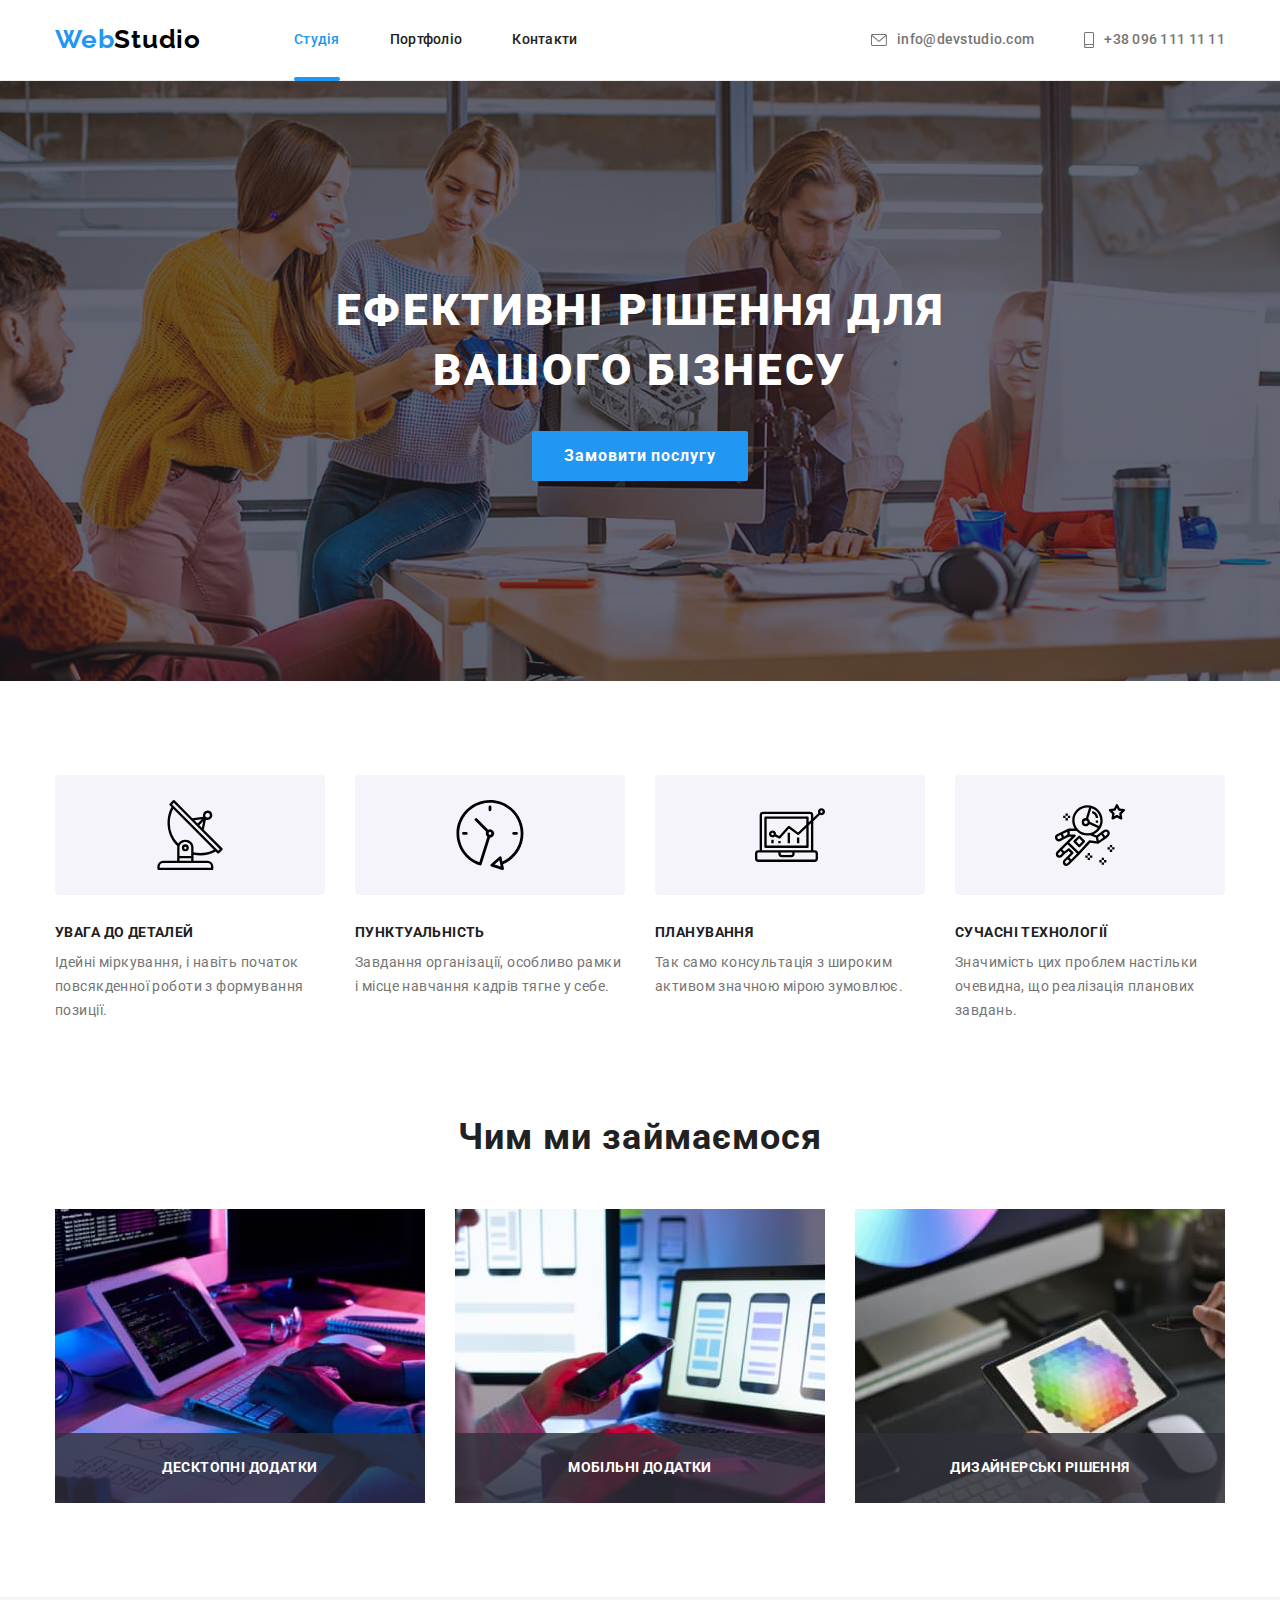
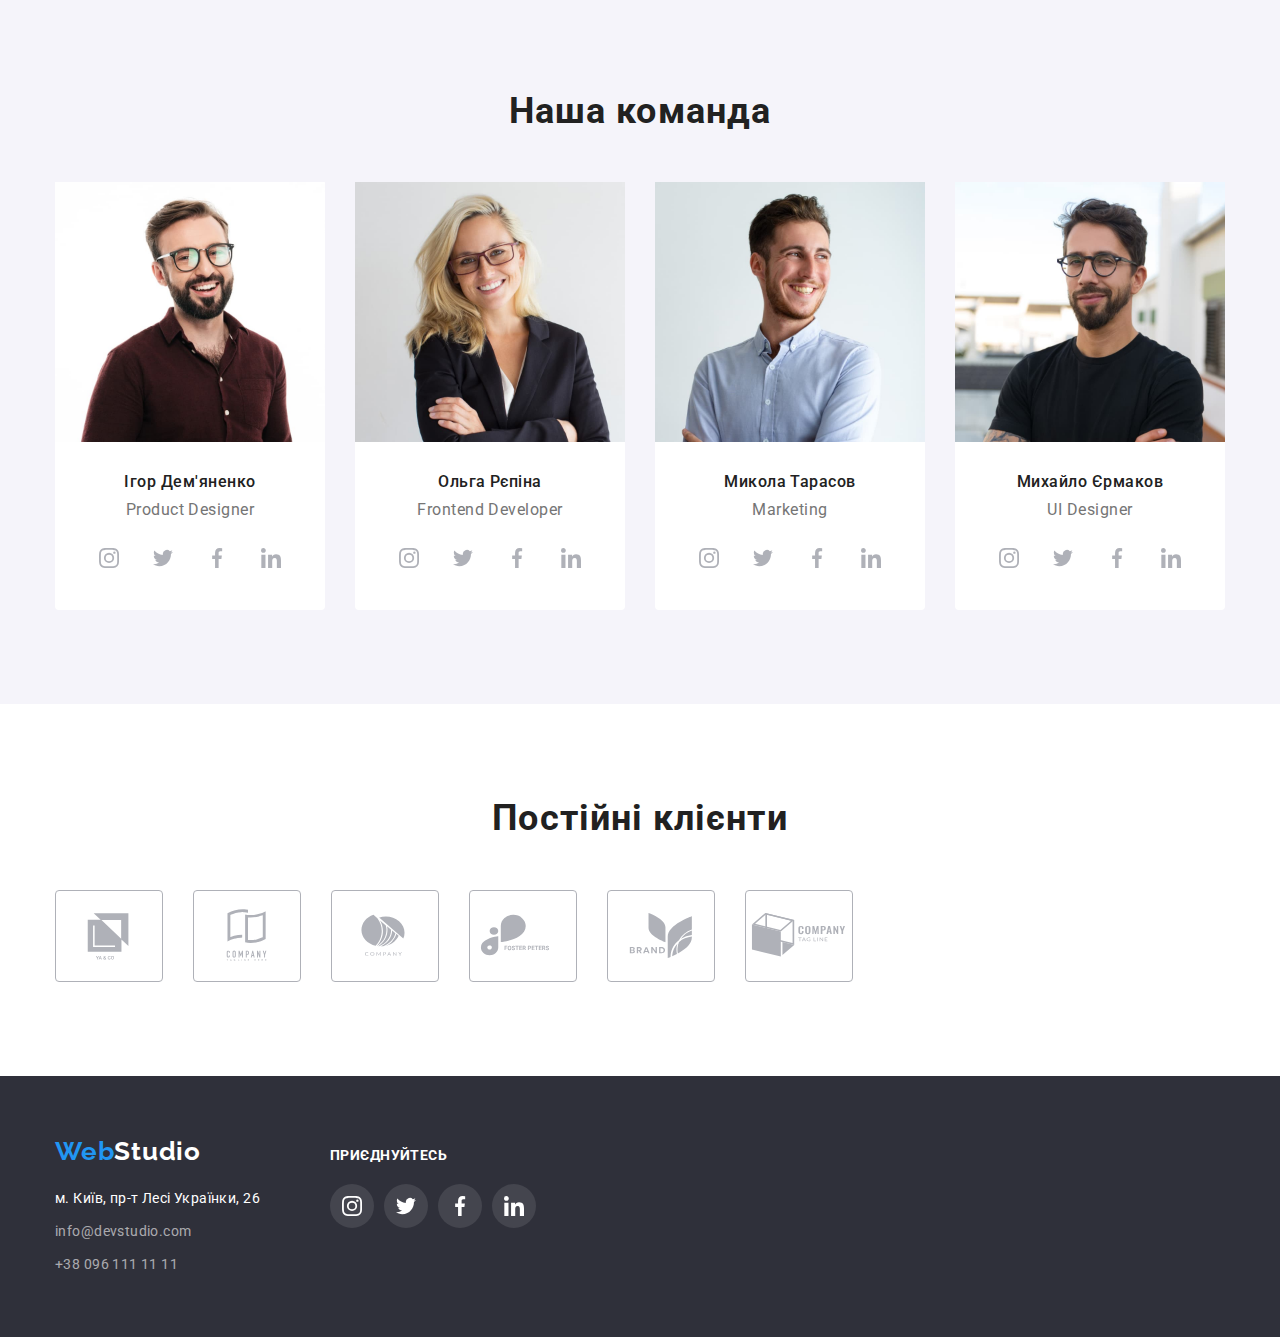
==== index.html @ ea7458da "Added_new" ====
<!DOCTYPE html>
<html lang="uk">
<head>
    <meta charset="UTF-8">
    <meta http-equiv="X-UA-Compatible" content="IE=edge">
    <meta name="viewport" content="width=device-width, initial-scale=1.0">
    <title>Document</title>
    <link rel="stylesheet" href="https://cdnjs.cloudflare.com/ajax/libs/modern-normalize/1.1.0/modern-normalize.min.css">
    <link rel="stylesheet" href="./css/styles.css">
    <link 
        href="https://fonts.googleapis.com/css2?family=Raleway:wght@700&family=Roboto:wght@400;500;700;900&display=swap"
        rel="stylesheet"
    />
    
</head>
<body class="page">
    <!-- Header -->
    <header class="header">
        <div class="container header-box">
            <nav class="nav-header">
                <a href="index.html" class="logo">Web<span class="logo-header">Studio</span></a>
                <ul class="site-nav">
                    <li><a href="/" class="site-nav-link current">Студія</a></li>
                    <li><a href="portfolio.html" class="site-nav-link">Портфоліо</a></li>
                    <li><a href="#footer" class="site-nav-link">Контакти</a></li>
                </ul>
            </nav>
            <ul class="auth-nav">
                <li><a href="mailto:info@devstudio.com" class="auth-nav-link">
                    <svg class="address-icon" width="16" height="12">
                        <use href="./images/icons.svg#icon-mail"></use>
                    </svg>
                    info@devstudio.com</a></li>
                <li><a href="tel:+380961111111" class="auth-nav-link">
                        <svg class="address-icon" width="10" height="16">
                            <use href="./images/icons.svg#icon-smartphone"></use>
                        </svg>
                    +38 096 111 11 11</a></li>
            </ul>
        </div>
    </header>
    <!-- Main -->
    <main>
        <!-- Hero -->
        <section class="hero">
            <div class="container">
                <h1 class="hero-title">ЕФЕКТИВНІ РІШЕННЯ ДЛЯ <br />ВАШОГО БІЗНЕСУ</h1>
                <button type="button" class="button" data-modal-open>Замовити послугу</button>
                <div class="backdrop is-hidden" data-modal>
                    <div class="modal-window">
                        <button class="modal-button" data-modal-close>
                            <svg class="close-icon" width="11" height="11">
                                <use href="./images/icons.svg#icon-close-black"></use>
                            </svg>
                        </button>
                    </div>
                </div>
            </div>
        </section>
        <!-- Advantage -->
        <section class="section">
            <div class="container">
                <h2 class="section-title visually-hidden">Наші переваги</h2>
                <ul class="features-list">
                    <li class="features-item">
                        <div class="features-image">
                            <svg class="features-icon" width="70" height="70">
                                <use href="./images/icons.svg#icon-antenna"></use>
                            </svg>
                        </div>
                        <h3 class="features">УВАГА ДО ДЕТАЛЕЙ</h3>
                        <p class="description-features">Ідейні міркування, і навіть початок повсякденної роботи з формування позиції.
                        </p>
                    </li>
                    <li class="features-item">
                        <div class="features-image">
                            <svg class="features-icon" width="70" height="70">
                                <use href="./images/icons.svg#icon-clock"></use>
                            </svg>
                        </div>
                        <h3 class="features">ПУНКТУАЛЬНІСТЬ</h3>
                        <p class="description-features">Завдання організації, особливо рамки і місце навчання кадрів тягне у себе.</p>
                    </li>
                    <li class="features-item">
                        <div class="features-image">
                            <svg class="features-icon" width="70" height="70">
                                <use href="./images/icons.svg#icon-diagram"></use>
                            </svg>
                        </div>
                        <h3 class="features">ПЛАНУВАННЯ</h3>
                        <p class="description-features">Так само консультація з широким активом значною мірою зумовлює.</p>
                    </li>
                    <li class="features-item">
                        <div class="features-image">
                            <svg class="features-icon" width="70" height="70">
                                <use href="./images/icons.svg#icon-astronaut"></use>
                            </svg>
                        </div>
                        <h3 class="features">СУЧАСНІ ТЕХНОЛОГІЇ</h3>
                        <p class="description-features">Значимість цих проблем настільки очевидна, що реалізація планових завдань.</p>
                    </li>
                </ul>
            </div>           
        </section>
        <!-- What we do -->
        <section class="section work-type">
            <div class="container">
                <h2 class="section-title">Чим ми займаємося</h2>
                <ul class="work-type-list">
                    <div class="work-thumb">
                        <li class="work-type-photo"><img src="./images/box_1.jpg" alt="Програмування сайтів" width="370"></li>
                        <div class="work-overlay">
                            <p class="work-description">ДЕСКТОПНІ ДОДАТКИ</p>
                        </div>
                    </div>
                    <div class="work-thumb">
                        <li class="work-type-photo"><img src="./images/box_2.jpg" alt="Дизайн мобільних додатків" width="370"></li>
                        <div class="work-overlay">
                            <p class="work-description">МОБІЛЬНІ ДОДАТКИ</p>
                        </div>
                    </div>
                    <div class="work-thumb">
                        <li class="work-type-photo"><img src="./images/box_3.jpg" alt="Підбір кольорової палітри" width="370"></li>
                        <div class="work-overlay">
                            <p class="work-description">ДИЗАЙНЕРСЬКІ РІШЕННЯ</p>
                        </div>
                    </div>                                                           
                </ul>
            </div>
        </section>
        <!-- Our Team -->
        <section class="section section-team">
            <div class="container">
                <h2 class="section-title">Наша команда</h2>
                 <ul class="team-units-list">
                     <li class="team">
                     <img src="./images/ihor.jpg" alt="Ігор Дем'яненко" width="270" class="photo">
                     <div class="team-text">
                         <h3 class="name">Ігор Дем'яненко</h3>
                         <p lang="en" class="team-position">Product Designer</p>
                        <ul class="team-social-list">
                            <li class="team-social-item">
                                <a href="#" class="team-social-link">
                                    <svg class="team-social-icon" width="20" height="20">
                                        <use href="./images/icons.svg#icon-instagram"></use>
                                    </svg>
                                </a>
                            </li>
                            <li class="team-social-item">
                                <a href="#" class="team-social-link">
                                    <svg class="team-social-icon" width="20" height="20">
                                        <use href="./images/icons.svg#icon-twitter"></use>
                                    </svg>
                                </a>
                            </li>
                            </li>
                            <li class="team-social-item">
                                <a href="#" class="team-social-link">
                                    <svg class="team-social-icon" width="20" height="20">
                                        <use href="./images/icons.svg#icon-facebook"></use>
                                    </svg>
                                </a>
                            </li>
                            <li class="team-social-item">
                                <a href="#" class="team-social-link">
                                    <svg class="team-social-icon" width="20" height="20">
                                        <use href="./images/icons.svg#icon-linkedin"></use>
                                    </svg>
                                </a>
                            </li>
                            </ul>
                     </div>
                    </li>
                    <li class="team">
                     <img src="./images/olga.jpg" alt="Ольга Рєпіна" width="270" class="photo"> 
                     <div class="team-text">
                         <h3 class="name">Ольга Рєпіна</h3> 
                         <p lang="en" class="team-position">Frontend Developer</p>
                         <ul class="team-social-list">
                            <li class="team-social-item">
                                <a href="#" class="team-social-link">
                                    <svg class="team-social-icon" width="20" height="20">
                                        <use href="./images/icons.svg#icon-instagram"></use>
                                    </svg>
                                </a>
                            </li>
                            <li class="team-social-item">
                                <a href="#" class="team-social-link">
                                    <svg class="team-social-icon" width="20" height="20">
                                        <use href="./images/icons.svg#icon-twitter"></use>
                                    </svg>
                                </a>
                            </li>
                            </li>
                            <li class="team-social-item">
                                <a href="#" class="team-social-link">
                                    <svg class="team-social-icon" width="20" height="20">
                                        <use href="./images/icons.svg#icon-facebook"></use>
                                    </svg>
                                </a>
                            </li>
                            <li class="team-social-item">
                                <a href="#" class="team-social-link">
                                    <svg class="team-social-icon" width="20" height="20">
                                        <use href="./images/icons.svg#icon-linkedin"></use>
                                    </svg>
                                </a>
                            </li>
                         </ul>
                     </div>
                    </li>
                    <li class="team">
                     <img src="./images/mykola.jpg" alt="Микола Тарасов" width="270" class="photo">
                     <div class="team-text">
                         <h3 class="name">Микола Тарасов</h3>
                         <p lang="en" class="team-position">Marketing</p>
                         <ul class="team-social-list">
                            <li class="team-social-item">
                                <a href="#" class="team-social-link">
                                    <svg class="team-social-icon" width="20" height="20">
                                        <use href="./images/icons.svg#icon-instagram"></use>
                                    </svg>
                                </a>
                            </li>
                            <li class="team-social-item">
                                <a href="#" class="team-social-link">
                                    <svg class="team-social-icon" width="20" height="20">
                                        <use href="./images/icons.svg#icon-twitter"></use>
                                    </svg>
                                </a>
                            </li>
                            </li>
                            <li class="team-social-item">
                                <a href="#" class="team-social-link">
                                    <svg class="team-social-icon" width="20" height="20">
                                        <use href="./images/icons.svg#icon-facebook"></use>
                                    </svg>
                                </a>
                            </li>
                            <li class="team-social-item">
                                <a href="#" class="team-social-link">
                                    <svg class="team-social-icon" width="20" height="20">
                                        <use href="./images/icons.svg#icon-linkedin"></use>
                                    </svg>
                                </a>
                            </li>
                         </ul>
                     </div>
                    </li>
                    <li class="team">
                     <img src="./images/mykhailo.jpg" alt="Михайло Єрмаков" width="270" class="photo">
                     <div class="team-text">
                         <h3 class="name">Михайло Єрмаков</h3>
                         <p lang="en" class="team-position">UI Designer</p>
                         <ul class="team-social-list">
                            <li class="team-social-item">
                                <a href="#" class="team-social-link">
                                    <svg class="team-social-icon" width="20" height="20">
                                        <use href="./images/icons.svg#icon-instagram"></use>
                                    </svg>
                                </a>
                            </li>
                            <li class="team-social-item">
                                <a href="#" class="team-social-link">
                                    <svg class="team-social-icon" width="20" height="20">
                                        <use href="./images/icons.svg#icon-twitter"></use>
                                    </svg>
                                </a>
                            </li>
                            </li>
                            <li class="team-social-item">
                                <a href="#" class="team-social-link">
                                    <svg class="team-social-icon" width="20" height="20">
                                        <use href="./images/icons.svg#icon-facebook"></use>
                                    </svg>
                                </a>
                            </li>
                            <li class="team-social-item">
                                <a href="#" class="team-social-link">
                                    <svg class="team-social-icon" width="20" height="20">
                                        <use href="./images/icons.svg#icon-linkedin"></use>
                                    </svg>
                                </a>
                            </li>
                         </ul>
                     </div>
                    </li>
                 </ul>
            </div>
        </section>
        <!-- Clients -->
        <section class="section">
            <div class="container">
                <h2 class="section-title">Постійні клієнти</h2>
                <ul class="clients-list">
                    <li class="clients-logo">
                        <a href="" class="clients-link">
                            <svg class="clients-icon" width="106" height="60">
                                <use href="./images/icons.svg#icon-logo-1"></use>
                            </svg>
                        </a>
                    </li>
                    <li class="clients-logo">
                        <a href="" class="clients-link">
                            <svg class="clients-icon" width="106" height="60">
                                <use href="./images/icons.svg#icon-logo-2"></use>
                            </svg>
                        </a>
                    </li>
                    <li class="clients-logo">
                        <a href="" class="clients-link">
                            <svg class="clients-icon" width="106" height="60">
                                <use href="./images/icons.svg#icon-logo-3"></use>
                            </svg>
                        </a>
                    </li>
                    <li class="clients-logo">
                        <a href="" class="clients-link">
                            <svg class="clients-icon" width="106" height="60">
                                <use href="./images/icons.svg#icon-logo-4"></use>
                            </svg>
                        </a>
                    </li>
                    <li class="clients-logo">
                        <a href="" class="clients-link">
                            <svg class="clients-icon" width="106" height="60">
                                <use href="./images/icons.svg#icon-logo-5"></use>
                            </svg>
                        </a>
                    </li>
                    <li class="clients-logo">
                        <a href="" class="clients-link">
                            <svg class="clients-icon" width="106" height="60">
                                <use href="./images/icons.svg#icon-logo-6"></use>
                            </svg>
                        </a>
                    </li>
                </ul>
            </div>
        </section>
    </main>
    <!-- Footer -->
    <footer class="footer">
        <div class="container footer-container">
            <div>
            <a href="/" class="logo foot">Web<span class="logo-footer">Studio</span></a>
                <address>
                    <ul class="foot-link">
                        <li class="foot-link-item"><a href="https://goo.gl/maps/smTfKD6mUD5czjNc8" class="foot-link-address">м. Київ, пр-т Лесі Українки, 26</a></li>
                        <li class="foot-link-item"><a href="mailto:info@devstudio.com" class="foot-link-contacts">info@devstudio.com</a></li>
                        <li class="foot-link-item"><a href="tel:+380961111111" class="foot-link-contacts">+38 096 111 11 11</a></li>
                        </ul>
                </address>
            </div>
            <div class="subscription">
                <h2 class="subscription-tittle">Приєднуйтесь</h2>
                <ul class="subscription-list">
                    <li class="subscription-item">
                        <a href="#" class="subscription-link">
                            <svg class="subscription-icon" width="20" height="20">
                                <use href="./images/icons.svg#icon-instagram"></use>
                            </svg>
                        </a>
                    </li>
                    <li class="subscription-item">
                        <a href="#" class="subscription-link">
                            <svg class="subscription-icon" width="20" height="20">
                                <use href="./images/icons.svg#icon-twitter"></use>
                            </svg>
                        </a>
                    </li>
                    <li class="subscription-item">
                        <a href="#" class="subscription-link">
                            <svg class="subscription-icon" width="20" height="20">
                                <use href="./images/icons.svg#icon-facebook"></use>
                            </svg>
                        </a>
                    </li>
                    <li class="subscription-item">
                        <a href="#" class="subscription-link">
                            <svg class="subscription-icon" width="20" height="20">
                                <use href="./images/icons.svg#icon-linkedin"></use>
                            </svg>
                        </a>
                    </li>
                </ul>
            </div>
        </div>
    </footer>
    <script src="./js/modal.js"></script>
</body>
</html>
---- css/styles.css ----
:root{
    --color-primary: #757575;
    --color-brand: #2196F3;
    --color-black:#000000;
    --color-inverted:#212121;
    --color-background-primary: #ffffff;
    --color-background-secondary: #2F303A; 
    --color-background-accent: #F5F4FA;
    --color-border-header: #ECECEC;
    --color-fill-icons: #AFB1B8;
}

h1, h2, h3, h4, h5, p{
    margin: 0;
}

.page {
    color: var(--color-primary);
    background-color: var(--color-background-primary) ;
    font-family: Roboto;
}

.container{
    width: 1200px;
    margin: 0 auto;
    padding: 0 15px;
}

.section{
    padding: 94px 0;
}

img{
    display: block;
    max-width: 100%;
    height: auto;
}

    /* Header */
/* Logo */

.header{
    border-bottom: 1px solid var(--color-border-header);
}

.header-box{
    display: flex;
    justify-content: space-between;
}

.nav-header{
    display: flex;
    gap: 93px;
}

.logo{
    font-family: Raleway;
    font-weight: 700;
    font-size: 26px;
    line-height: 1.2;
    letter-spacing: 0.03em;
    text-decoration: none;
    color:var(--color-brand);
    padding: 24px 0;
    display: flex;
}
.logo:hover,
.logo:focus{
    color:var(--color-brand);
}
.logo-header{
    color: var(--color-black);
}


/* site-nav */
.site-nav{
    list-style: none;
    display: flex;
    padding: 0;
    margin: 0;
    gap: 50px;
} 
.site-nav-link {
    color: var(--color-inverted);
    font-weight: 500;
    font-size: 14px;
    line-height: 1.14;
    letter-spacing: 0.02em;
    text-decoration: none;
    padding: 32px 0;
    display: flex;
    position: relative;
    transition: color 250ms cubic-bezier(0.4, 0, 0.2, 1);
    }


.site-nav-link:hover,
.site-nav-link:focus {
    color: var(--color-brand);
}
.site-nav-link.current{
    color: var(--color-brand)
}

.site-nav-link.current::after {
    content: "";
    position: absolute;
    background-color: var(--color-brand);
    border-radius: 2px;
    bottom: -1px;
    left: 0;
    width: 100%;
    height: 4px;
}

/* Auth-nav */
.auth-nav{
    list-style: none;
    display: flex;
    padding: 0;
    margin: 0;
    gap: 50px;
}
.auth-nav-link{
    color: var(--color-primary);
    font-weight: 500;
    font-size: 14px;
    line-height: 1.14;
    letter-spacing: 0.02em;
    text-decoration: none;
    padding: 32px 0;
    display: flex;
    align-items: center;
    transition: color 250ms cubic-bezier(0.4, 0, 0.2, 1);
}
.auth-nav-link:hover,
.auth-nav-link:focus{
    color: var(--color-brand);
}

.address-icon {
    margin-right: 10px;
    fill: var(--color-primary);
    transition: fill 250ms cubic-bezier(0.4, 0, 0.2, 1);
}

.auth-nav-link:hover .address-icon,
.auth-nav-link:focus .address-icon {
    fill: var(--color-brand);
}



/* Main */
/* Hero */
.hero{
    padding: 200px 0;
    max-width: 1600px;
    background-image: linear-gradient(rgba(47, 48, 58, 0.4), rgba(47, 48, 58, 0.4)), url(../images/main-photo.png);
    background-repeat: no-repeat;
    background-position: center;
    background-size: cover;
    margin: 0 auto;
}
.hero-title{
    color: var(--color-background-primary);
    font-weight: 900;
    font-size: 44px;
    line-height: 1.36;
    letter-spacing: 0.06em;
    text-transform: uppercase;
    text-align: center;
    margin-bottom: 30px;
}
.button{
    display: block;
    margin: 0 auto;
    border: none;
    padding: 10px 32px;
    border-radius: 2px;

    color: var(--color-background-primary);
    background-color: var(--color-brand);
    cursor: pointer;
    
    font-weight: 700;
    font-size: 16px;
    line-height: 1.9;
    letter-spacing: 0.06em;
}

.backdrop {
    position: fixed;
    background-color: rgba(0, 0, 0, 0.1);
    top: 0;
    left: 0;
    width: 100%;
    height: 100%;
    opacity: 1;
    z-index: 1;
    transition: opacity 250ms cubic-bezier(0.4, 0, 0.2, 1), 
    visibility 250ms cubic-bezier(0.4, 0, 0.2, 1);
}

.backdrop.is-hidden {
    opacity: 0;
    visibility: hidden;
    pointer-events: none;
}

.backdrop.is-hidden .modal-window {
    transform: translate(-50%, -50%) scale(0.4);
}

.modal-window {
    position: absolute;
    top: 50%;
    left: 50%;
    width: 528px;
    height: 581px;
    background-color: var(--color-background-primary);
    box-shadow: 0px 1px 3px rgba(0, 0, 0, 0.12), 0px 1px 1px rgba(0, 0, 0, 0.14), 0px 2px 1px rgba(0, 0, 0, 0.2);
    border-radius: 4px;
    transform: translate(-50%, -50%);
    transition: transform 250ms cubic-bezier(0.4, 0, 0.2, 1);
}

.modal-button{
    position: absolute;
    top: 8px;
    right: 8px;
    width: 30px;
    height: 30px;
    padding: 0;
    margin: 0;
    display: flex;
    align-items: center;
    justify-content: center;
    cursor: pointer;
    border-radius: 50%;
    background: var(--color-background-primary);
    border: 1px solid rgba(0, 0, 0, 0.1);
}

.close-icon{
    width: 17px;
    height: 17px;

}

/* Main Other */
.section-title{
    color: var(--color-inverted);
    font-weight: 700;
    font-size: 36px;
    line-height: 1.16;
    letter-spacing: 0.03em;
    margin-bottom: 50px;
    text-align: center;
}



.visually-hidden{
    position: absolute;
    white-space: nowrap;
    width: 1px;
    height: 1px;
    overflow: hidden;
    border: 0;
    padding: 0;
    clip: rect(0 0 0 0);
    clip-path: inset(50%);
    margin: -1px;
}

/* Features */

.features-list{
    list-style: none;
    display: flex;
    gap: 30px;
    margin: 0;
    padding: 0;
}

.features-item {
    width: 270px;
}



.features{
    color: var(--color-inverted);
    font-weight: 700;
    font-size: 14px;
    line-height: 1.14;
    text-transform: uppercase;
    letter-spacing: 0.03em;
    margin-bottom: 10px;
}
.description-features{
    color: var(--color-primary);
    font-size: 14px;
    line-height: 1.71;
    letter-spacing: 0.03em;
}

.features-image {
    display: flex;
    width: 270px;
    height: 120px;
    border-radius: 4px;
    background-color: var(--color-background-accent);
    align-items: center;
    justify-content: center;
    margin-bottom: 30px;
}
/* Work Type */

.work-type{
    padding-top: 0;
}

.work-type-list{
    list-style: none;
    display: flex;
    gap: 30px;
    padding: 0;
    margin: 0;
}

.work-thumb{
    display: flex;
    position: relative;
    flex-basis: calc((100%-60px) / 3);
    padding: 0;
    margin: 0;
}

.work-overlay{
    display: flex;
    justify-content: center;
    align-items: center;
    position: absolute;
    content: "";
    right: 0;
    bottom: 0;
    width: 100%;
    height: 70px;
    background-color: rgba(47, 48, 58, 0.8);
}

.work-description{
    font-weight: 700;
    font-size: 14px;
    line-height: 1.14;
    text-align: center;
    letter-spacing: 0.03em;
    text-transform: uppercase;
    color: var(--color-background-primary);
}

/*Team units*/

.section-team {
    background-color: var(--color-background-accent);
}

.team-units-list{
    list-style: none;
    display: flex;
    gap: 30px;
    text-align: center;
    margin: 0;
    padding: 0;
}

.team{
    background-color: var(--color-background-primary);
    flex-basis: calc((100%-90px) / 4);
    border-radius: 0 0 4px 4px;
}

.team-text{
    padding: 30px 0;
}


.name{
    color: var(--color-inverted);
    font-weight: 500;
    font-size: 16px;
    line-height: 1.19;
    letter-spacing: 0.03em;
    margin-bottom: 10px;
}

.team-position{
    color: var(--color-primary);
    font-size: 16px;
    line-height: 1.17;    
    letter-spacing: 0.03em;
    text-align: center;
}

.team-social-list {
    display: flex;
    justify-content: center;
    list-style: none;
    margin-top: 16px;
    padding-left: 0;
    gap: 10px;
}

.team-social-item{
    width: 44px;
    height: 44px;
}

.team-social-link {
    width: 100%;
    height: 100%;
    display: flex;
    align-items: center;
    justify-content: center;
    border-radius: 50%;
    background-color: var(--color-background-primary);
    transition: background-color 250ms cubic-bezier(0.4, 0, 0.2, 1);
}

.team-social-link:hover,
.team-social-link:focus {
    background-color: var(--color-brand);
    
}

.team-social-icon {
    fill: var(--color-fill-icons);
    transition: fill 250ms cubic-bezier(0.4, 0, 0.2, 1);
}

.team-social-link:hover .team-social-icon,
.team-social-link:focus .team-social-icon {
    fill: var(--color-background-primary);
}


/* Clients */

.clients-list{
    margin: 0;
    display: flex;
    align-items: center;
    list-style: none;
    padding-left: 0;
    gap: 30px;
    
}

.clients-logo{
    height: 92px;
    width: calc((100%-150px) / 6);
}

.clients-link {
    display: flex;
    width: 100%;
    height: 100%;
    align-items: center;
    justify-content: center;
    border: 1px solid var(--color-fill-icons);
    border-radius: 4px;
    box-sizing: border-box;
}

.clients-icon {
    fill: var(--color-fill-icons);
    transition: fill 250ms cubic-bezier(0.4, 0, 0.2, 1);
}

.clients-link:hover,
.clients-link:focus {
    background-color: var(--color-background-primary);
    border-color: var(--color-brand);
}

.clients-link:hover .clients-icon,
.clients-link:focus .clients-icon {
    fill: var(--color-brand);
}



/* Footer */

.foot{
    padding: 0;
    margin-bottom: 20px;
}

.logo-footer {
    color: var(--color-background-primary);
}


.footer{
    background-color: var(--color-background-secondary);
    padding: 60px 0;
}

.footer-container{
    display: flex;
    align-items: baseline;
}

.foot-link{
    list-style: none;
    margin: 0;
    padding: 0;
}

.foot-link-item:not(:last-child) {
    margin-bottom: 9px;
}

.foot-link-address{
    color: var(--color-background-primary);
    font-size: 14px;
    line-height: 1.71;
    letter-spacing: 0.03em;
    text-decoration: none;
    font-style: normal;
    padding: 0;
    transition: color 250ms cubic-bezier(0.4, 0, 0.2, 1);
}
.foot-link-address:hover,
.foot-link-address:focus {
    color: var(--color-brand);
}
.foot-link-contacts{
    color: rgba(255, 255, 255, 0.6);
    font-size: 14px;
    line-height: 1.71;
    letter-spacing: 0.03em;
    text-decoration: none;
    font-style: normal;
    transition: color 250ms cubic-bezier(0.4, 0, 0.2, 1);
}

.foot-link-contacts:hover,
.foot-link-contacts:focus {
    color: var(--color-brand);
}

/* Subscription */

.subscription-tittle {
    margin-bottom: 20px;
    font-weight: 700;
    font-size: 14px;
    line-height: 1.14;
    letter-spacing: 0.03em;
    text-transform: uppercase;
    color: var(--color-background-primary);
}

.subscription-list {
    display: flex;
    list-style: none;
    padding-left: 0;
    gap: 10px;
    margin: 0;
}

.subscription {
    margin-left: 70px;
}

.subscription-item{
    width: 44px;
    height: 44px;
}

.subscription-link {
    display: flex;
    align-items: center;
    justify-content: center;
    width: 100%;
    height: 100%;
    border-radius: 50%;
    background: rgba(255, 255, 255, 0.1);
    transition: background-color 250ms cubic-bezier(0.4, 0, 0.2, 1);
}

.subscription-icon {
    fill: var(--color-background-primary);
}

.subscription-link:hover,
.subscription-link:focus {
    background-color: var(--color-brand);
}




/* Portfolio */
/* Filter */
.filter{
    list-style: none;
    display: flex;
    justify-content: center;
    gap: 8px;
    border-radius: 4px;
    padding: 0;
    margin: 0;
    margin-bottom: 56px;
    
}

.filter-item{
    display: flex;
}


.button-filter{
    color: var(--color-inverted);
    background-color: var(--color-background-accent);
    font-weight: 500;
    font-size: 16px;
    line-height: 1.6;
    letter-spacing: 0.03em;
    border: none;
    cursor: pointer;
    border-radius: 2px;
    padding: 6px 25px;
    transition: background-color 250ms cubic-bezier(0.4, 0, 0.2, 1), 
    color 250ms cubic-bezier(0.4, 0, 0.2, 1), 
    box-shadow 250ms cubic-bezier(0.4, 0, 0.2, 1);
}

.button-filter:hover,
.button-filter:focus{
    background-color: var(--color-brand);
    color: var(--color-background-primary);
    box-shadow: 0px 3px 1px rgba(0, 0, 0, 0.1), 0px 1px 2px rgba(0, 0, 0, 0.08), 0px 2px 2px rgba(0, 0, 0, 0.12);
}

/* Project list */

.project-list{
    list-style: none;
    display: flex;
    flex-wrap: wrap;
    gap: 30px;
    padding: 0;
    margin: 0;
}

.project-list-item{
    flex-basis: calc((100%-60px) / 3);
    max-width: 370px;
}

.project-link {
    display: block;
    text-decoration: none;
    transition: box-shadow 250ms cubic-bezier(0.4, 0, 0.2, 1)
}

.project-card{
    position: relative;
    overflow: hidden;
}

.project-card-text{
    position: absolute;
    top: 0;
    right: 0;
    margin: 0;
    padding: 63px 24px;
    background-color: rgba(33, 150, 243, 0.9);
    opacity: 0;
    
    font-weight: 400;
    font-size: 18px;
    line-height: 1.56;
    letter-spacing: 0.03em;
    color: var(--color-background-primary);
    
    transform: translateY(100%);
    transition: transform 250ms cubic-bezier(0.4, 0, 0.2, 1), opacity 250ms cubic-bezier(0.4, 0, 0.2, 1);
}

.project-link:hover,
.project-link:focus{
    box-shadow: 0px 1px 1px rgba(0, 0, 0, 0.12), 0px 4px 4px rgba(0, 0, 0, 0.06), 1px 4px 6px rgba(0, 0, 0, 0.16);
}

.project-link:hover .project-card-text,
.project-link:focus .project-card-text{
    transform: translateY(0%);
    opacity: 1;
}
.project-text{
    padding: 20px 24px;
    border-left: 1px solid #EEEEEE;
    border-right: 1px solid #EEEEEE;
    border-bottom: 1px solid #EEEEEE;
}

.project-title{
    color: var(--color-inverted);
    font-weight: 700;
    font-size: 18px;
    line-height: 2;
    letter-spacing: 0.06em;
    margin-bottom: 4px;
}

.project-description{
    color: var(--color-primary);
    font-size: 16px;
    line-height: 1.8;
    letter-spacing: 0.03em;
}



/* колір основного тексту #757575 /*
/* чорний #212121, Студія #000000/*
/* білий background: #FFFFFF /*
/* синій background: #2196F3 /*
/* фон мейн #2F303A /*
/* фон боди #F5F5F5 /*
/* фон команди #F5F4FA /*
/* footer #2F303A /*
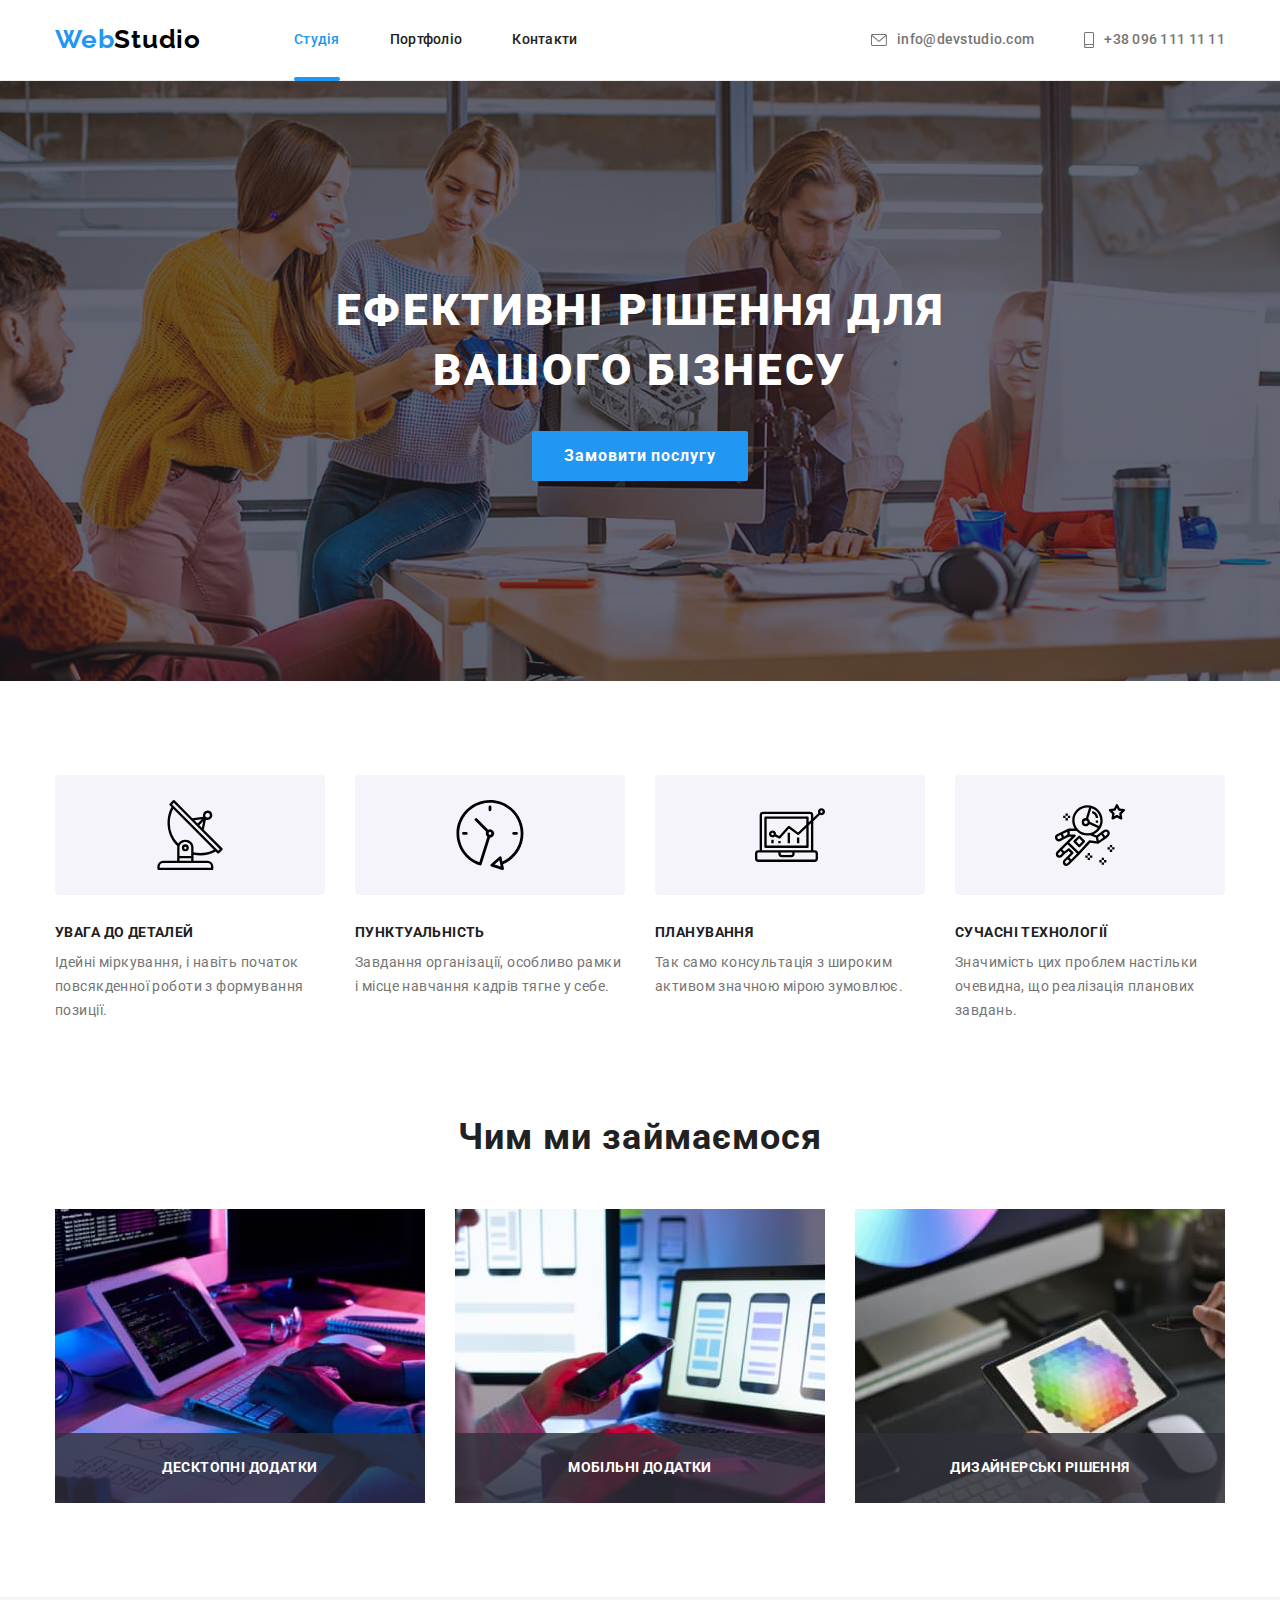
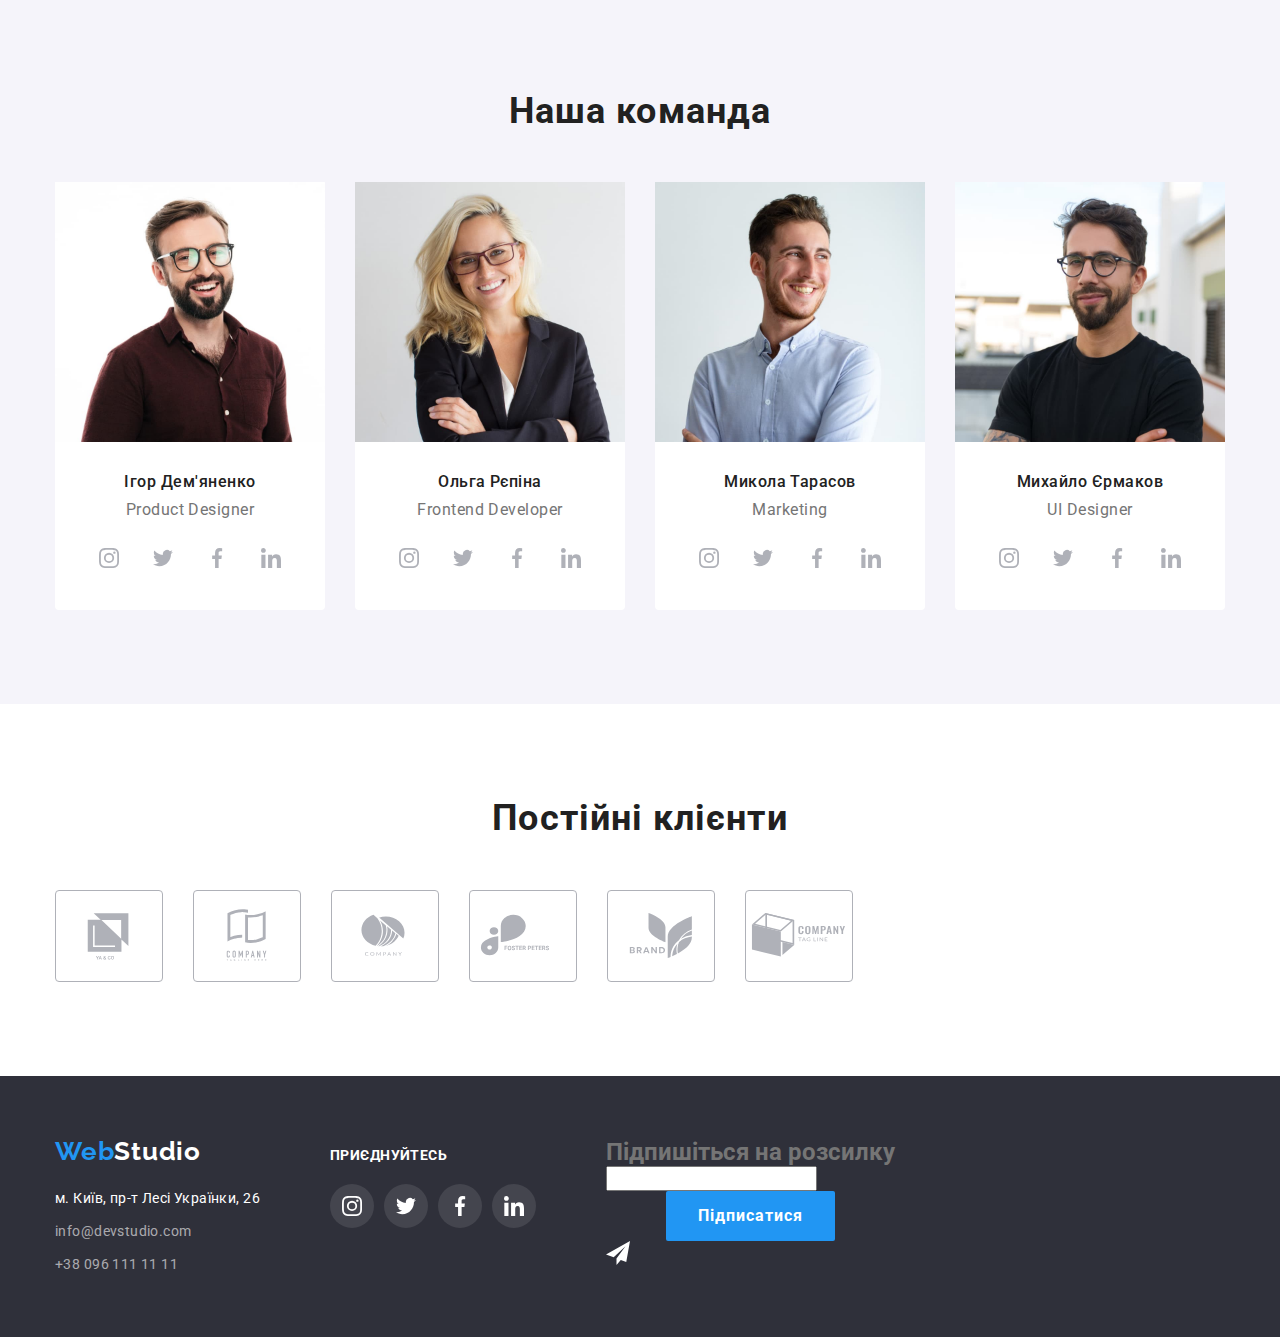
==== commit ae2dceab: "mdl_window" ====
--- a/index.html
+++ b/index.html
@@ -53,6 +53,52 @@
                                 <use href="./images/icons.svg#icon-close-black"></use>
                             </svg>
                         </button>
+                        <div class="modal">
+                            <h2 class="form-title">Залиште свої дані, ми вам передзвонимо</h2>
+                            <form name="contact-form" autocomplete="on">
+                                <label for="person-name" class="form-label">
+                                    <span class="input-text">Ім'я</span>
+                                        <input class="form-input" type="text" id="name" name="person-name"/>
+                                        <svg class="form-icon" width="18" height="18">
+                                            <use href="./images/icons.svg#icon-person-black"></use>
+                                        </svg>
+                                </label>
+                                
+                                <label for="tel" class="form-label">
+                                    <span class="input-text">Телефон</span>
+                                        <input class="form-input" type="tel" name="tel"/>
+                                        <svg class="form-icon" width="18" height="18">
+                                            <use href="./images/icons.svg#icon-phone-black"></use>
+                                        </svg>
+                                </label>
+                                
+                                <label for="email" class="form-label">
+                                    <span class="input-text">Пошта</span>
+                                        <input class="form-input" type="email" name="email"/>
+                                        <svg class="form-icon" width="18" height="18">
+                                            <use href="./images/icons.svg#icon-email-black"></use>
+                                        </svg>
+                                    </label>
+                                
+                                <label for="person-comment" class="form-label">
+                                    <span class="input-text">Коментар</span>
+                                    <textarea name="person-comment" id="person-comment" class="form-comment" placeholder="Введіть текст"></textarea>
+                                </label>
+
+                                <label class="form-policy">
+                                    <input class="checkbox visually-hidden" type="checkbox">
+                                    <span class="policy-icon">
+                                        <svg class="policy-checked" width="16" height="15">
+                                            <use href="./icons.svg/icons.svg#icon-checked"></use>
+                                        </svg>
+                                    </span>
+                                    <span class="policy-text">Погоджуюся з розсилкою та приймаю <a href="#" class="policy-text-link">Умови договору</a></span>
+                                </label>
+                                
+                                <button type="submit" class="button btn-form">Відправити</button>
+                            </form>
+                        </div>
+
                     </div>
                 </div>
             </div>
@@ -385,6 +431,20 @@
                     </li>
                 </ul>
             </div>
+            <div class="subscription mail">
+                <h2 class="subscription-title">Підпишіться на розсилку</h2>
+                <form name="signup_form" novalidate>
+                    <label>
+                        <input type="email" name="email" />
+                    </label>
+                    <div class="subscription-button">
+                        <button type="submit" class="button">Підписатися</button>
+                        <svg class="subscription-icon" width="24" height="24">
+                            <use href="./images/icons.svg#icon-send"></use>
+                        </svg>
+                    </div>
+                </form>
+            </div>
         </div>
     </footer>
     <script src="./js/modal.js"></script>
--- a/css/styles.css
+++ b/css/styles.css
@@ -191,6 +191,7 @@
 }
 
 .backdrop {
+    padding: 0;
     position: fixed;
     background-color: rgba(0, 0, 0, 0.1);
     top: 0;
@@ -214,6 +215,8 @@
 }
 
 .modal-window {
+    padding: 0;
+    margin: 0;
     position: absolute;
     top: 50%;
     left: 50%;
@@ -232,8 +235,6 @@
     right: 8px;
     width: 30px;
     height: 30px;
-    padding: 0;
-    margin: 0;
     display: flex;
     align-items: center;
     justify-content: center;
@@ -243,11 +244,177 @@
     border: 1px solid rgba(0, 0, 0, 0.1);
 }
 
+.modal{
+    padding: 40px 40px;
+}
+
+.form-title{
+    font-weight: 700;
+    font-size: 20px;
+    line-height: 1.15;
+    text-align: center;
+    letter-spacing: 0.03em;
+    color: var(--color-inverted);
+
+    display: block;
+    margin-bottom: 12px;
+}
+
+
+.form-label{
+    width: 448px;
+    height: 58px;
+}
+
+.input-text{
+    font-size: 12px;
+    line-height: 1.16;
+    letter-spacing: 0.01em;    
+    color: var(--color-primary);
+    
+    display: block;
+    margin-bottom: 4px;
+}
+
+.form-input {
+    width: 100%;
+    height: 40px;
+    border: 1px solid rgba(33, 33, 33, 0.2);
+    border-radius: 4px;
+    background-color: transparent;
+    outline: none;
+    padding-left: 42px;
+    transition: border 250ms cubic-bezier(0.4, 0, 0.2, 1);
+
+    display: block;
+}
+
+.form-icon {
+    position: relative;
+    bottom: 18px;
+    left: 12px;
+    transform: translateY(-50%);
+    fill: var(--color-inverted);
+    transition: fill 250ms cubic-bezier(0.4, 0, 0.2, 1);
+}
+
+.form-input:focus,
+.form-input:hover{
+    border-color: var(--color-brand);
+}
+
+.form-label:hover .form-icon,
+.form-label:focus .form-icon {
+    fill: var(--color-brand);
+}
+
+.form-comment{
+    height: 120px;
+    width: 100%;
+    border: 1px solid rgba(33, 33, 33, 0.2);
+    outline: none;
+    resize: none;
+    transition: border 250ms cubic-bezier(0.4, 0, 0.2, 1)
+}
+
+.btn-frm{
+    display: block;
+    width: 200px;
+    background: #188CE8;
+    box-shadow: 0px 4px 4px rgba(0, 0, 0, 0.15);
+    border-radius: 4px;
+    border: none;
+    padding: 10px 55px;
+    
+
+    font-weight: 700;
+    font-size: 16px;
+    line-height: 1.88;
+    
+    align-items: center;
+    text-align: center;
+    letter-spacing: 0.06em;
+    
+    color: var(--color-background-primary);
+    
+    margin-left: auto;
+    margin-right: auto;
+}
+
+.form-policy{
+    position: relative;
+    display: flex;
+    align-items: center;
+    justify-content: center;
+    margin-bottom: 30px;
+}
+
+.policy-icon {
+    position: absolute;
+    left: 12px;
+
+    width: 16px;
+    height: 15px;
+    display: flex;
+    align-items: center;
+    justify-content: left;
+
+    border: 2px solid #212121;
+    border-radius: 2px;
+    background-color: transparent;
+    transition: border 250ms cubic-bezier(0.4, 0, 0.2, 1),
+        background-color 250ms cubic-bezier(0.4, 0, 0.2, 1);
+}
+
+.policy-checked {
+    fill: var(--color-background-primary);
+    opacity: 0;
+    transition: opacity 250ms cubic-bezier(0.4, 0, 0.2, 1);
+}
+
+.checkbox:checked+.policy-icon {
+    background-color: var(--color-brand);
+    border: 2px solid var(--color-brand);
+}
+
+.checkbox:focus+.policy-icon {
+    border-color: var(--color-brand);
+}
+
+.checkbox:checked+.policy-icon .policy-checked {
+    opacity: 1;
+}
+
+.policy-text {
+    font-size: 14px;
+    line-height: 1.71;
+    letter-spacing: 0.03em;
+
+    color: var(--color-primary);
+    margin-left: 35px;
+}
+
+.policy-accent-text {
+    font-size: 14px;
+    line-height: 1.71;
+    letter-spacing: 0.03em;
+    text-decoration-line: underline;
+    color: var(--color-brand)
+}
+
+
 .close-icon{
-    width: 17px;
-    height: 17px;
-
-}
+    width: 11px;
+    height: 11px;
+    fill: var(--color-fill-icons);
+    transition: fill 250ms cubic-bezier(0.4, 0, 0.2, 1);
+}
+
+.modal-button:hover .close-icon,
+.modal-buttton:focus .close-icon {
+    fill: var(--color-brand);
+}
+
 
 /* Main Other */
 .section-title{
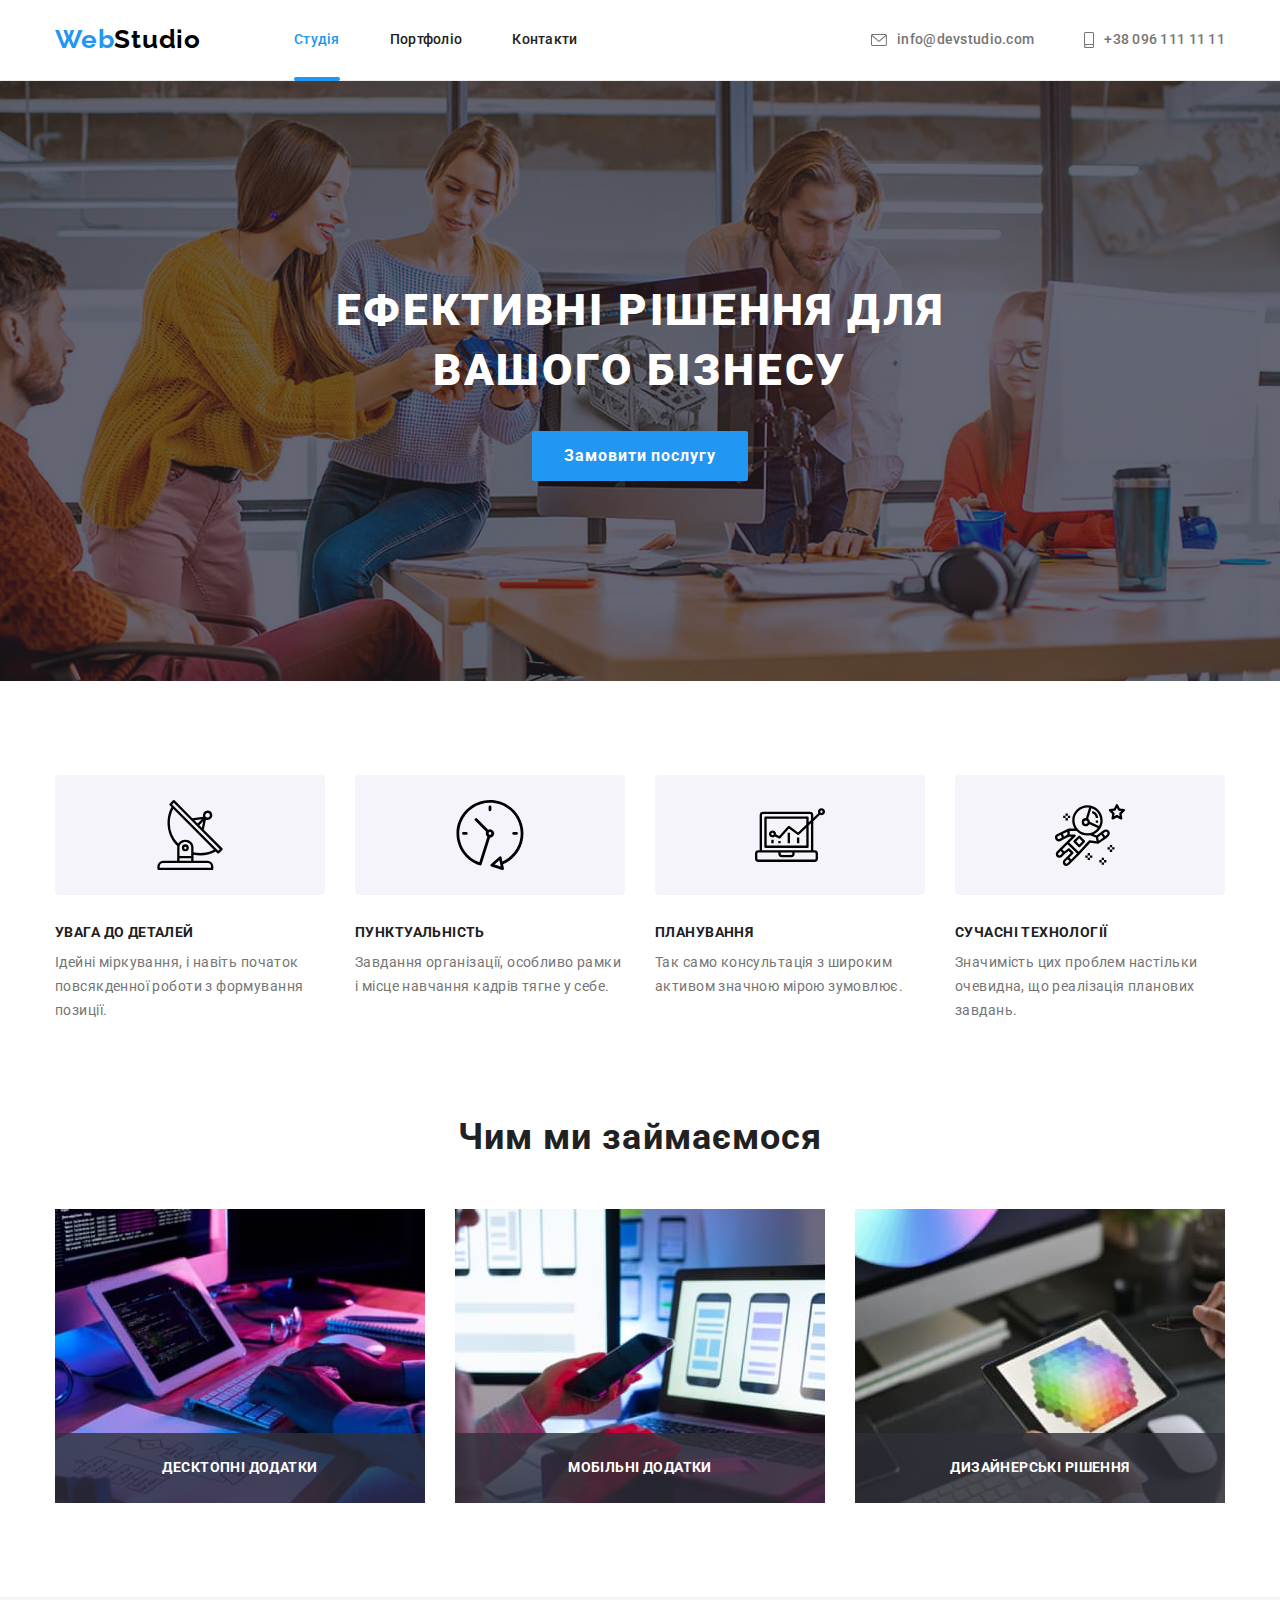
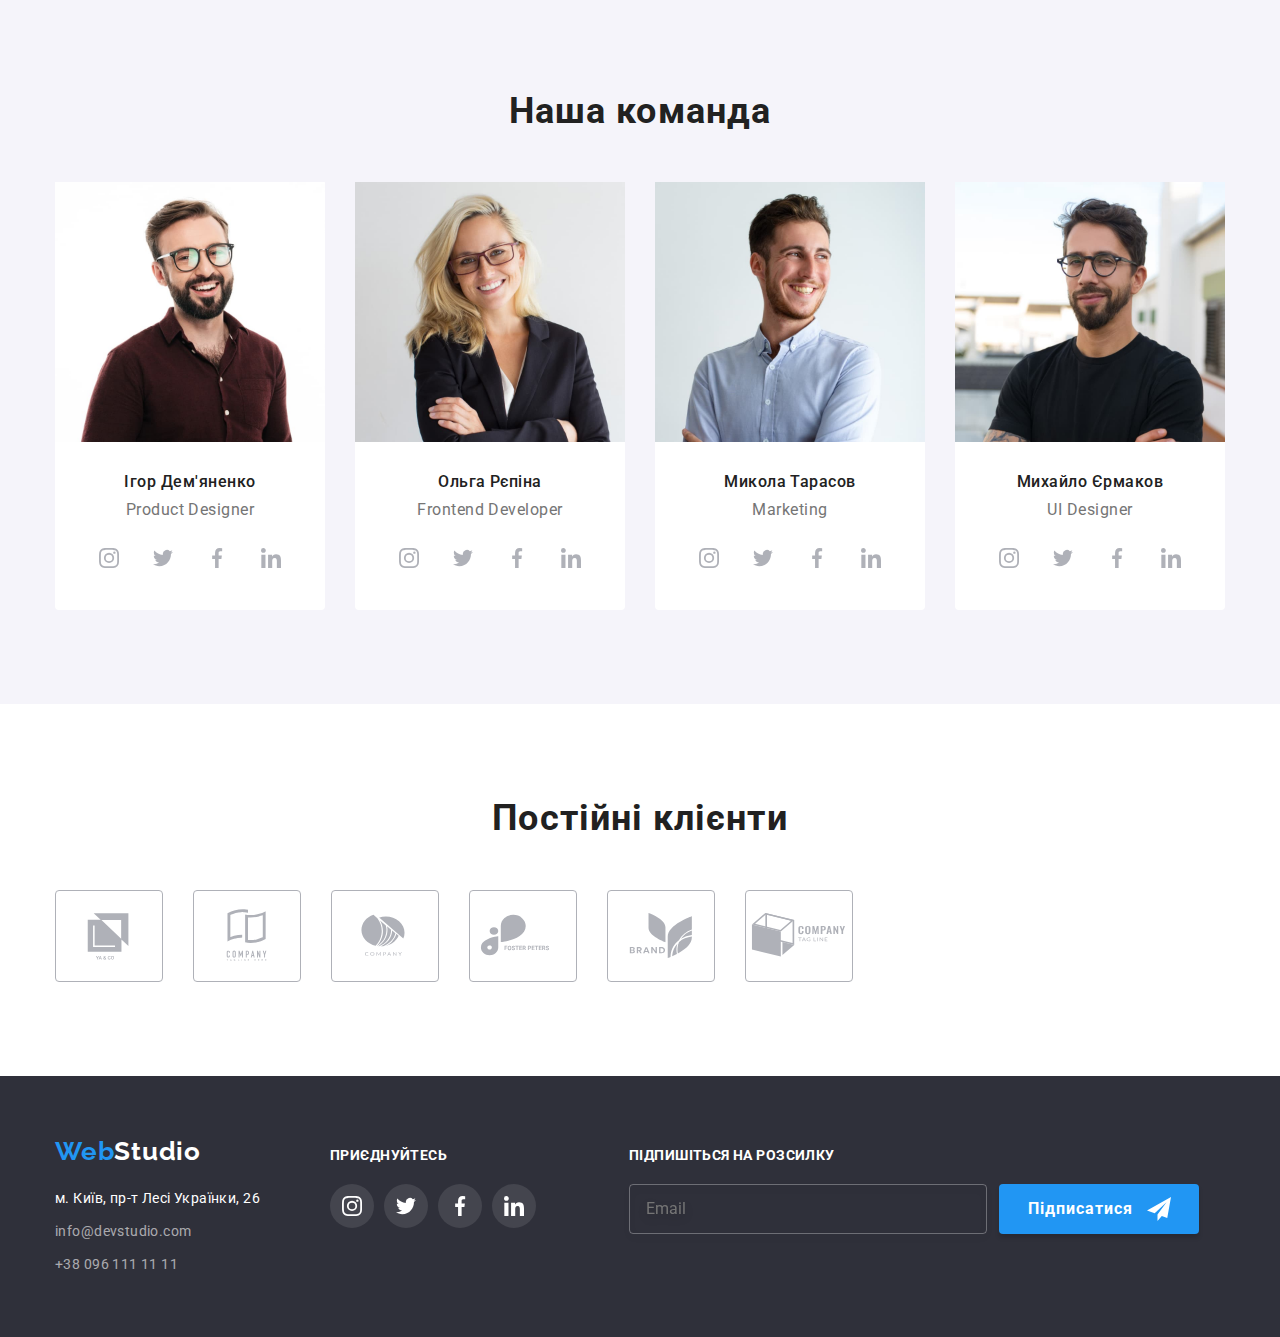
==== commit 015637b7: "fin" ====
--- a/index.html
+++ b/index.html
@@ -72,7 +72,7 @@
                                         </svg>
                                 </label>
                                 
-                                <label for="email" class="form-label">
+                                <label class="form-label" for="email">
                                     <span class="input-text">Пошта</span>
                                         <input class="form-input" type="email" name="email"/>
                                         <svg class="form-icon" width="18" height="18">
@@ -80,16 +80,16 @@
                                         </svg>
                                     </label>
                                 
-                                <label for="person-comment" class="form-label">
+                                <label for="person-comment" class="form-comment">
                                     <span class="input-text">Коментар</span>
-                                    <textarea name="person-comment" id="person-comment" class="form-comment" placeholder="Введіть текст"></textarea>
+                                    <textarea name="person-comment" id="person-comment" class="area-comment" placeholder="Введіть текст"></textarea>
                                 </label>
 
                                 <label class="form-policy">
                                     <input class="checkbox visually-hidden" type="checkbox">
                                     <span class="policy-icon">
                                         <svg class="policy-checked" width="16" height="15">
-                                            <use href="./icons.svg/icons.svg#icon-checked"></use>
+                                            <use href="./images/icons.svg#icon-checked"></use>
                                         </svg>
                                     </span>
                                     <span class="policy-text">Погоджуюся з розсилкою та приймаю <a href="#" class="policy-text-link">Умови договору</a></span>
@@ -399,7 +399,7 @@
                 </address>
             </div>
             <div class="subscription">
-                <h2 class="subscription-tittle">Приєднуйтесь</h2>
+                <h2 class="subscription-title">Приєднуйтесь</h2>
                 <ul class="subscription-list">
                     <li class="subscription-item">
                         <a href="#" class="subscription-link">
@@ -431,17 +431,19 @@
                     </li>
                 </ul>
             </div>
-            <div class="subscription mail">
-                <h2 class="subscription-title">Підпишіться на розсилку</h2>
-                <form name="signup_form" novalidate>
-                    <label>
-                        <input type="email" name="email" />
-                    </label>
-                    <div class="subscription-button">
-                        <button type="submit" class="button">Підписатися</button>
-                        <svg class="subscription-icon" width="24" height="24">
-                            <use href="./images/icons.svg#icon-send"></use>
-                        </svg>
+            <div class="list-mail">
+                <form name="signup_form" novalidate></form>
+                    <h2 class="subscription-title">Підпишіться на розсилку</h2>
+                    <div class="mail-wrap">
+                        <label class="mailing-list" for="email"></label>
+                        <input class="mailing-input" type="email" name="email" placeholder="Email"/>                                    
+                        <button type="submit" class="button mailing-btn">Підписатися
+                            <span class="mailing-icon">                        
+                                <svg class="send-icon" width="24" height="24">
+                                    <use href="./images/icons.svg#icon-send"></use>
+                                </svg>
+                            </span>
+                        </button>
                     </div>
                 </form>
             </div>
--- a/css/styles.css
+++ b/css/styles.css
@@ -248,6 +248,17 @@
     padding: 40px 40px;
 }
 
+.form-label,
+.form-policy {
+    display: block;
+    margin-bottom: 10px;
+}
+
+.form-comment{
+    display: block;
+    margin-bottom: 20px;
+}
+
 .form-title{
     font-weight: 700;
     font-size: 20px;
@@ -283,7 +294,7 @@
     border-radius: 4px;
     background-color: transparent;
     outline: none;
-    padding-left: 42px;
+    padding: 0;
     transition: border 250ms cubic-bezier(0.4, 0, 0.2, 1);
 
     display: block;
@@ -308,7 +319,7 @@
     fill: var(--color-brand);
 }
 
-.form-comment{
+.area-comment{
     height: 120px;
     width: 100%;
     border: 1px solid rgba(33, 33, 33, 0.2);
@@ -362,8 +373,7 @@
     border: 2px solid #212121;
     border-radius: 2px;
     background-color: transparent;
-    transition: border 250ms cubic-bezier(0.4, 0, 0.2, 1),
-        background-color 250ms cubic-bezier(0.4, 0, 0.2, 1);
+    transition: border 250ms cubic-bezier(0.4, 0, 0.2, 1), background-color cubic-bezier(0.4, 0, 0.2, 1);
 }
 
 .policy-checked {
@@ -391,7 +401,7 @@
     letter-spacing: 0.03em;
 
     color: var(--color-primary);
-    margin-left: 35px;
+    margin-left: 8px;
 }
 
 .policy-accent-text {
@@ -723,14 +733,19 @@
 
 /* Subscription */
 
-.subscription-tittle {
-    margin-bottom: 20px;
+.subscription{
+    padding-left: 70px;
+}
+
+.subscription-title {
     font-weight: 700;
     font-size: 14px;
     line-height: 1.14;
     letter-spacing: 0.03em;
     text-transform: uppercase;
+
     color: var(--color-background-primary);
+    margin-bottom: 20px;
 }
 
 .subscription-list {
@@ -739,10 +754,6 @@
     padding-left: 0;
     gap: 10px;
     margin: 0;
-}
-
-.subscription {
-    margin-left: 70px;
 }
 
 .subscription-item{
@@ -770,8 +781,58 @@
     background-color: var(--color-brand);
 }
 
-
-
+/* Mail */
+
+.list-mail {
+    margin-left: 93px;
+    display: block;
+    position: relative;
+    padding: 0;
+}
+
+.mail-wrap{
+   display: flex;
+}
+
+.mailing-input{
+    display: block;
+    width: 358px;
+    background-color: transparent;
+    padding: 15px 16px;
+    border: 1px solid rgba(255, 255, 255, 0.3);
+    filter: drop-shadow(0px 4px 4px rgba(0, 0, 0, 0.15));
+    border-radius: 4px;
+    color: var(--color-background-primary);
+}
+
+.mailing-btn {
+    position: relative;
+    font-weight: 700;
+    font-size: 16px;
+    line-height: 1.88;
+    padding: 10px 29px;
+    width: 200px;
+    margin-left: 12px;
+
+    display: flex;
+    align-items: center;
+    text-align: center;
+    letter-spacing: 0.06em;
+
+    box-shadow: 0px 4px 4px rgba(0, 0, 0, 0.15);
+    border-radius: 4px;
+    border: none;
+}
+
+.mailing-icon {
+    position: absolute;
+    top: 13px;
+    right: 28px;
+}
+
+.icon-send {
+    fill: var(--color-background-primary);
+}
 
 /* Portfolio */
 /* Filter */
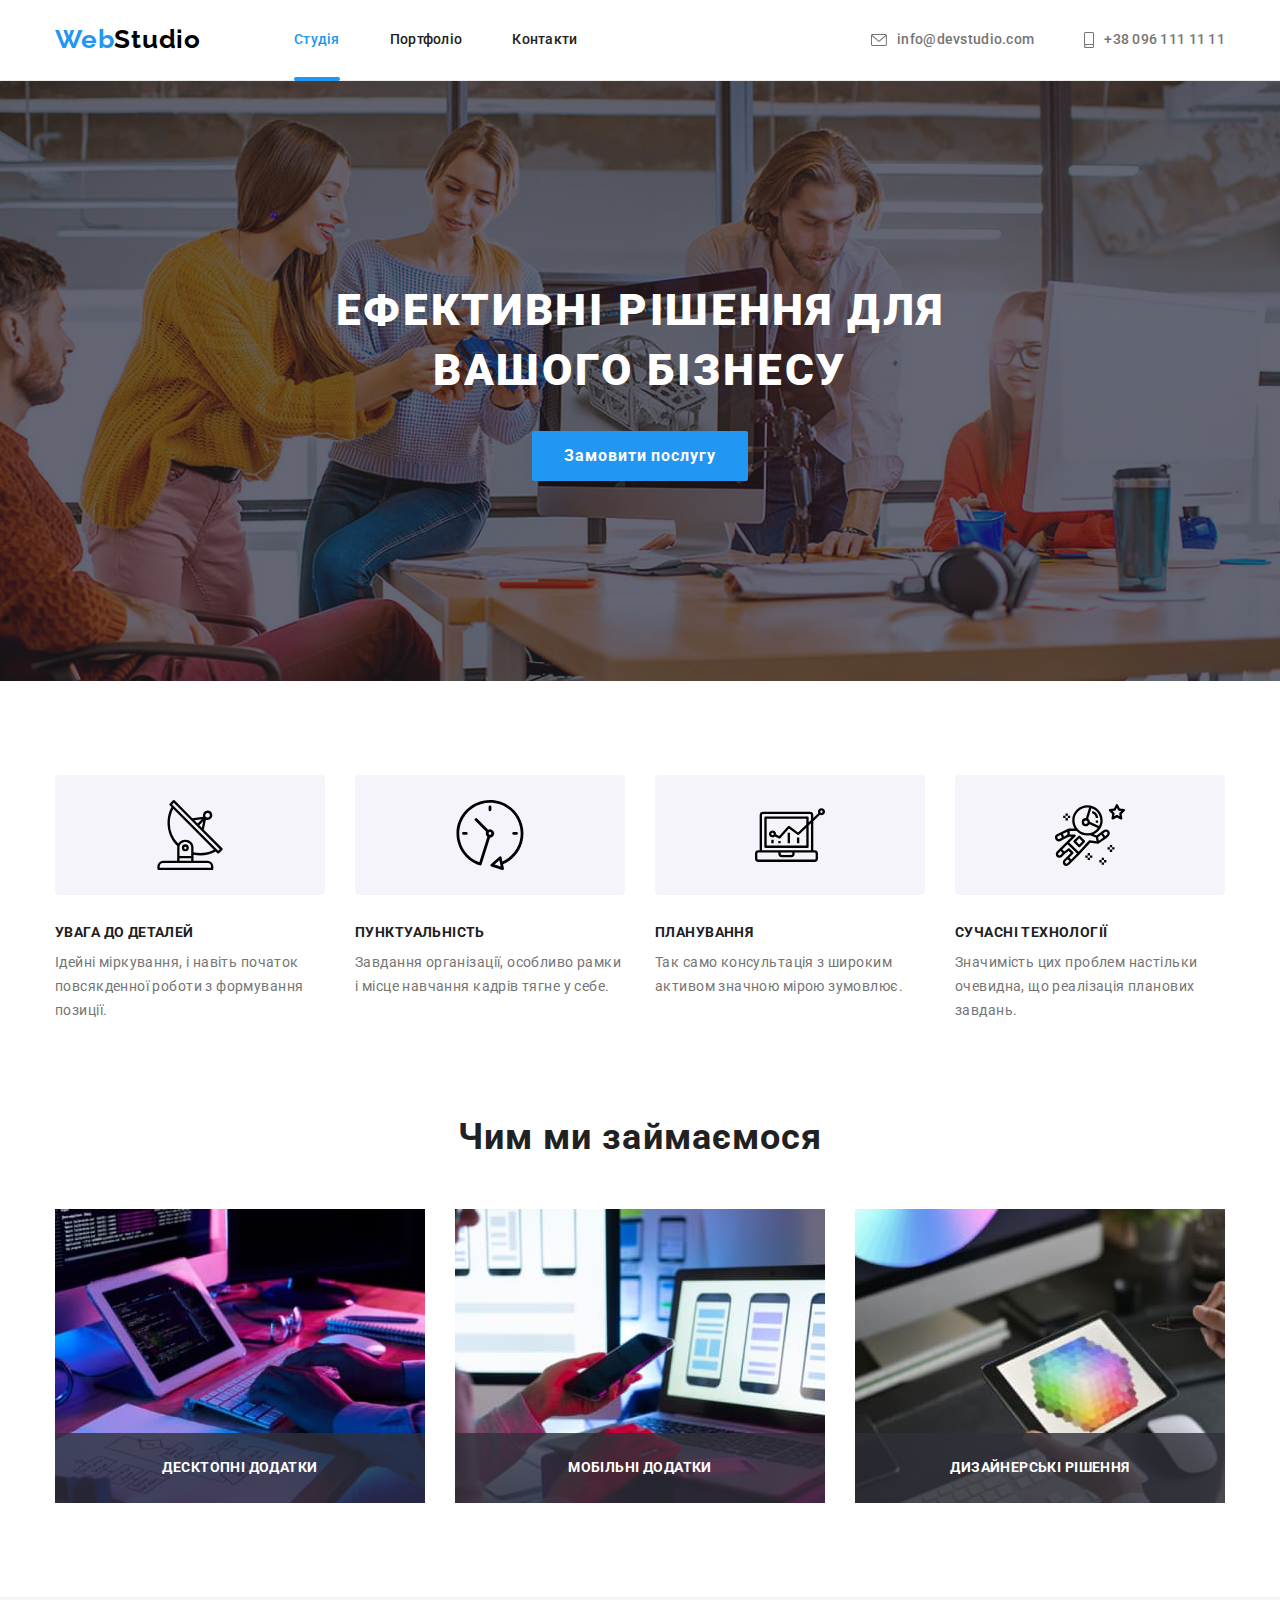
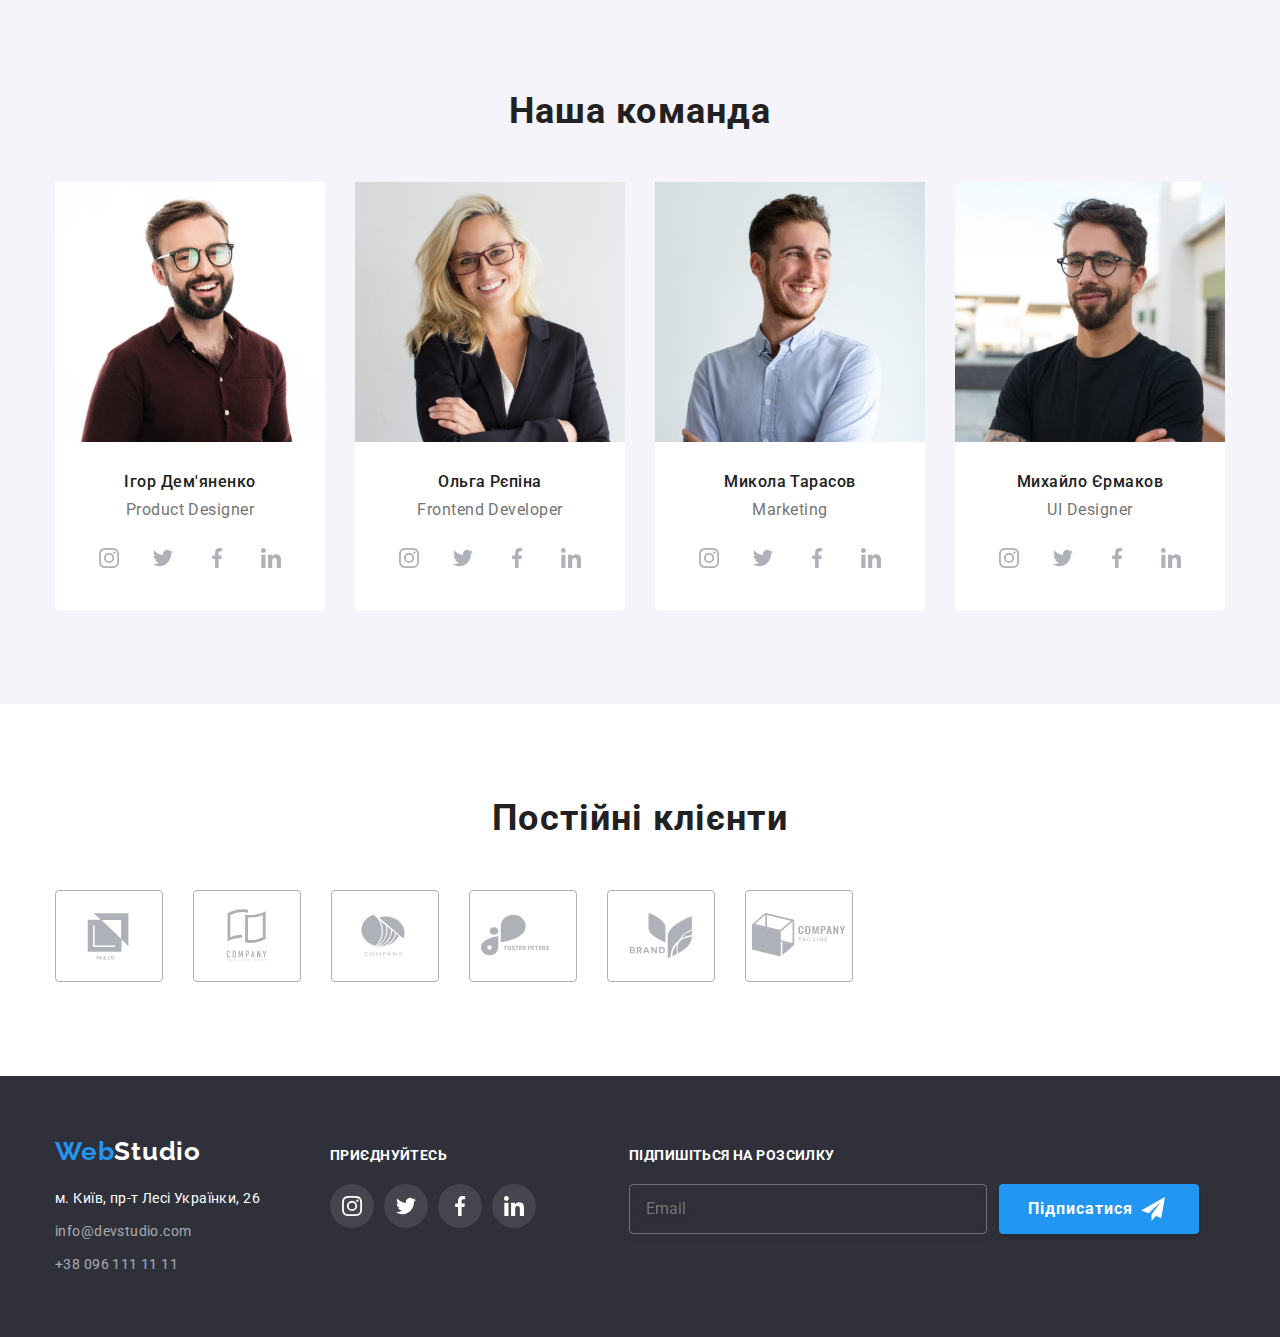
==== commit 6af4849a: "edited" ====
--- a/index.html
+++ b/index.html
@@ -56,7 +56,7 @@
                         <div class="modal">
                             <h2 class="form-title">Залиште свої дані, ми вам передзвонимо</h2>
                             <form name="contact-form" autocomplete="on">
-                                <label for="person-name" class="form-label">
+                                <label class="form-label">
                                     <span class="input-text">Ім'я</span>
                                         <input class="form-input" type="text" id="name" name="person-name"/>
                                         <svg class="form-icon" width="18" height="18">
@@ -64,7 +64,7 @@
                                         </svg>
                                 </label>
                                 
-                                <label for="tel" class="form-label">
+                                <label class="form-label">
                                     <span class="input-text">Телефон</span>
                                         <input class="form-input" type="tel" name="tel"/>
                                         <svg class="form-icon" width="18" height="18">
@@ -72,7 +72,7 @@
                                         </svg>
                                 </label>
                                 
-                                <label class="form-label" for="email">
+                                <label class="form-label">
                                     <span class="input-text">Пошта</span>
                                         <input class="form-input" type="email" name="email"/>
                                         <svg class="form-icon" width="18" height="18">
@@ -98,7 +98,6 @@
                                 <button type="submit" class="button btn-form">Відправити</button>
                             </form>
                         </div>
-
                     </div>
                 </div>
             </div>
@@ -388,7 +387,7 @@
     <!-- Footer -->
     <footer class="footer">
         <div class="container footer-container">
-            <div>
+            <div class="contacts">
             <a href="/" class="logo foot">Web<span class="logo-footer">Studio</span></a>
                 <address>
                     <ul class="foot-link">
@@ -399,7 +398,7 @@
                 </address>
             </div>
             <div class="subscription">
-                <h2 class="subscription-title">Приєднуйтесь</h2>
+                <p class="subscription-title">Приєднуйтесь</p>
                 <ul class="subscription-list">
                     <li class="subscription-item">
                         <a href="#" class="subscription-link">
@@ -432,20 +431,16 @@
                 </ul>
             </div>
             <div class="list-mail">
-                <form name="signup_form" novalidate></form>
-                    <h2 class="subscription-title">Підпишіться на розсилку</h2>
-                    <div class="mail-wrap">
-                        <label class="mailing-list" for="email"></label>
-                        <input class="mailing-input" type="email" name="email" placeholder="Email"/>                                    
-                        <button type="submit" class="button mailing-btn">Підписатися
-                            <span class="mailing-icon">                        
-                                <svg class="send-icon" width="24" height="24">
-                                    <use href="./images/icons.svg#icon-send"></use>
-                                </svg>
-                            </span>
-                        </button>
-                    </div>
-                </form>
+                <p class="subscription-title">Підпишіться на розсилку</p>
+                <form class="mail-wrap">
+                    <label class="mailing-list" for="email"></label>
+                    <input class="mailing-input" type="email" name="email" placeholder="Email"/>                                    
+                    <button type="submit" class="button mailing-btn">Підписатися                        
+                        <svg class="send-icon" width="24" height="24">
+                            <use href="./images/icons.svg#icon-send"></use>
+                        </svg>
+                    </button>
+                </form>  
             </div>
         </div>
     </footer>
--- a/css/styles.css
+++ b/css/styles.css
@@ -257,6 +257,15 @@
 .form-comment{
     display: block;
     margin-bottom: 20px;
+    font-size: 12px;
+    line-height: 1.12;
+    letter-spacing: 0.01em;
+}
+
+.area-comment{
+    font-size: 12px;
+    line-height: 1.12;
+    letter-spacing: 0.01em;
 }
 
 .form-title{
@@ -298,11 +307,12 @@
     transition: border 250ms cubic-bezier(0.4, 0, 0.2, 1);
 
     display: block;
+    padding-left: 42px;
 }
 
 .form-icon {
     position: relative;
-    bottom: 18px;
+    bottom: 19px;
     left: 12px;
     transform: translateY(-50%);
     fill: var(--color-inverted);
@@ -310,7 +320,10 @@
 }
 
 .form-input:focus,
-.form-input:hover{
+.form-input:hover,
+.area-comment:focus,
+.area-comment:hover
+{
     border-color: var(--color-brand);
 }
 
@@ -320,12 +333,15 @@
 }
 
 .area-comment{
+    display: block;
     height: 120px;
     width: 100%;
     border: 1px solid rgba(33, 33, 33, 0.2);
+    border-radius: 4px;
     outline: none;
     resize: none;
-    transition: border 250ms cubic-bezier(0.4, 0, 0.2, 1)
+    transition: border 250ms cubic-bezier(0.4, 0, 0.2, 1);
+    padding: 12px 16px;
 }
 
 .btn-frm{
@@ -404,7 +420,7 @@
     margin-left: 8px;
 }
 
-.policy-accent-text {
+.policy-text-link {
     font-size: 14px;
     line-height: 1.71;
     letter-spacing: 0.03em;
@@ -414,9 +430,9 @@
 
 
 .close-icon{
-    width: 11px;
-    height: 11px;
-    fill: var(--color-fill-icons);
+    width: 17px;
+    height: 17px;
+    fill: var(--color-black);
     transition: fill 250ms cubic-bezier(0.4, 0, 0.2, 1);
 }
 
@@ -690,6 +706,7 @@
 .footer-container{
     display: flex;
     align-items: baseline;
+    flex-grow: 1;
 }
 
 .foot-link{
@@ -734,7 +751,7 @@
 /* Subscription */
 
 .subscription{
-    padding-left: 70px;
+    margin-left: 70px;
 }
 
 .subscription-title {
@@ -830,8 +847,9 @@
     right: 28px;
 }
 
-.icon-send {
+.send-icon {
     fill: var(--color-background-primary);
+    margin-left: 8px;
 }
 
 /* Portfolio */
